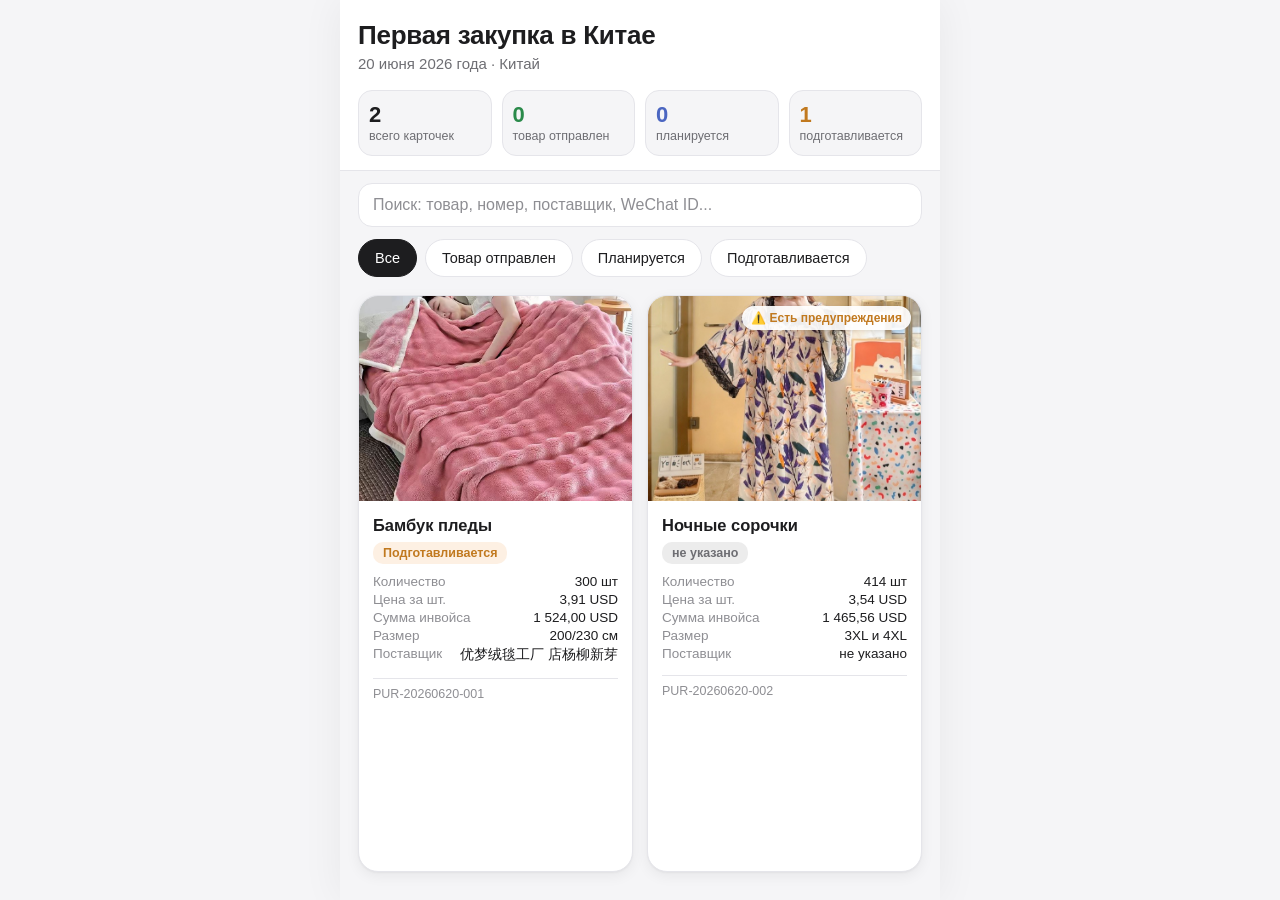
==== china-first-purchase/index.html @ a7bf799b "Add static mini-site for first purchase in China Adds purchase-archives/ for storing source ZIP card" ====
<!DOCTYPE html>
<html lang="ru">
<head>
<meta charset="UTF-8">
<meta name="viewport" content="width=device-width, initial-scale=1, viewport-fit=cover">
<title>Первая закупка в Китае</title>
<link rel="stylesheet" href="styles.css">
</head>
<body>

<div id="app">

  <header class="app-header">
    <h1 class="app-title">Первая закупка в Китае</h1>
    <p class="app-subtitle">20 июня 2026 года · Китай</p>

    <div class="summary-stats" id="summaryStats">
      <div class="stat-card stat-total">
        <span class="stat-value" id="statTotal">0</span>
        <span class="stat-label">всего карточек</span>
      </div>
      <div class="stat-card stat-shipped">
        <span class="stat-value" id="statShipped">0</span>
        <span class="stat-label">товар отправлен</span>
      </div>
      <div class="stat-card stat-planned">
        <span class="stat-value" id="statPlanned">0</span>
        <span class="stat-label">планируется</span>
      </div>
      <div class="stat-card stat-preparing">
        <span class="stat-value" id="statPreparing">0</span>
        <span class="stat-label">подготавливается</span>
      </div>
    </div>
  </header>

  <div class="search-bar">
    <input type="search" id="searchInput" class="search-input"
           placeholder="Поиск: товар, номер, поставщик, WeChat ID...">
  </div>

  <div class="filter-chips" id="filterChips">
    <button class="chip chip-active" data-status="all">Все</button>
    <button class="chip" data-status="товар отправлен">Товар отправлен</button>
    <button class="chip" data-status="планируется">Планируется</button>
    <button class="chip" data-status="подготавливается">Подготавливается</button>
  </div>

  <main id="cardsContainer" class="cards-container"></main>

  <div id="emptyState" class="empty-state" hidden>
    <div class="empty-state-icon">📦</div>
    <h2 class="empty-state-title">Пока нет карточек закупки</h2>
    <p class="empty-state-text">Добавьте ZIP-архивы в папку <code>purchase-archives</code> и запустите импорт.</p>
  </div>

  <div id="noResultsState" class="empty-state" hidden>
    <div class="empty-state-icon">🔍</div>
    <h2 class="empty-state-title">Ничего не найдено</h2>
    <p class="empty-state-text">Попробуйте изменить поиск или фильтр по статусу.</p>
  </div>

  <div id="loadingState" class="loading-state">
    <div class="spinner"></div>
    <p>Загрузка данных закупки…</p>
  </div>

  <div id="detailOverlay" class="detail-overlay" hidden>
    <div class="detail-view" id="detailView"></div>
  </div>

</div>

<script src="app.js"></script>
</body>
</html>
---- china-first-purchase/styles.css ----
/* ============================================================
   Первая закупка в Китае — стили
   Mobile-first, светлый деловой стиль в духе Apple.
   ============================================================ */

:root {
  --color-bg: #f5f5f7;
  --color-surface: #ffffff;
  --color-border: #e5e5ea;
  --color-text: #1d1d1f;
  --color-text-secondary: #6e6e73;
  --color-text-tertiary: #8e8e93;
  --color-accent: #007aff;

  --color-status-shipped-bg: #e6f5ea;
  --color-status-shipped-text: #2a8a4a;
  --color-status-planned-bg: #eaf0fb;
  --color-status-planned-text: #4b66c1;
  --color-status-preparing-bg: #fdf0e3;
  --color-status-preparing-text: #c1791f;
  --color-status-unknown-bg: #ececec;
  --color-status-unknown-text: #6e6e73;

  --radius-lg: 20px;
  --radius-md: 14px;
  --radius-sm: 10px;

  --shadow-card: 0 1px 2px rgba(0, 0, 0, 0.04), 0 4px 14px rgba(0, 0, 0, 0.06);
  --shadow-modal: 0 8px 30px rgba(0, 0, 0, 0.12);

  --font-system: -apple-system, BlinkMacSystemFont, "SF Pro Display", "SF Pro Text", "Inter", "Segoe UI", sans-serif;

  --safe-top: env(safe-area-inset-top, 0px);
  --safe-bottom: env(safe-area-inset-bottom, 0px);
}

* {
  box-sizing: border-box;
}

[hidden] {
  display: none !important;
}

html, body {
  margin: 0;
  padding: 0;
  background: var(--color-bg);
  color: var(--color-text);
  font-family: var(--font-system);
  -webkit-font-smoothing: antialiased;
  text-rendering: optimizeLegibility;
}

body {
  min-height: 100vh;
}

#app {
  max-width: 600px;
  margin: 0 auto;
  min-height: 100vh;
  background: var(--color-bg);
  display: flex;
  flex-direction: column;
  position: relative;
}

@media (min-width: 700px) {
  #app {
    box-shadow: 0 0 40px rgba(0, 0, 0, 0.06);
  }
}

img {
  max-width: 100%;
  display: block;
}

button {
  font-family: inherit;
}

/* ---------------- Header ---------------- */

.app-header {
  padding: calc(20px + var(--safe-top)) 18px 14px;
  background: var(--color-surface);
  border-bottom: 1px solid var(--color-border);
}

.app-title {
  margin: 0;
  font-size: 26px;
  font-weight: 700;
  letter-spacing: -0.01em;
}

.app-subtitle {
  margin: 4px 0 18px;
  font-size: 15px;
  color: var(--color-text-secondary);
}

.summary-stats {
  display: grid;
  grid-template-columns: repeat(2, 1fr);
  gap: 10px;
}

@media (min-width: 460px) {
  .summary-stats {
    grid-template-columns: repeat(4, 1fr);
  }
}

.stat-card {
  background: var(--color-bg);
  border: 1px solid var(--color-border);
  border-radius: var(--radius-md);
  padding: 12px 10px;
  display: flex;
  flex-direction: column;
  align-items: flex-start;
  gap: 2px;
}

.stat-value {
  font-size: 22px;
  font-weight: 700;
  line-height: 1.1;
}

.stat-label {
  font-size: 12.5px;
  color: var(--color-text-secondary);
}

.stat-shipped .stat-value { color: var(--color-status-shipped-text); }
.stat-planned .stat-value { color: var(--color-status-planned-text); }
.stat-preparing .stat-value { color: var(--color-status-preparing-text); }

/* ---------------- Search & filters ---------------- */

.search-bar {
  position: sticky;
  top: 0;
  z-index: 5;
  background: var(--color-bg);
  padding: 12px 18px 8px;
}

.search-input {
  width: 100%;
  height: 44px;
  border-radius: var(--radius-md);
  border: 1px solid var(--color-border);
  background: var(--color-surface);
  padding: 0 14px;
  font-size: 16px;
  color: var(--color-text);
  outline: none;
}

.search-input::placeholder {
  color: var(--color-text-tertiary);
}

.search-input:focus {
  border-color: var(--color-accent);
}

.filter-chips {
  display: flex;
  gap: 8px;
  padding: 4px 18px 14px;
  overflow-x: auto;
  -ms-overflow-style: none;
  scrollbar-width: none;
}

.filter-chips::-webkit-scrollbar {
  display: none;
}

.chip {
  flex: 0 0 auto;
  height: 38px;
  padding: 0 16px;
  border-radius: 19px;
  border: 1px solid var(--color-border);
  background: var(--color-surface);
  color: var(--color-text);
  font-size: 14.5px;
  font-weight: 500;
  white-space: nowrap;
  cursor: pointer;
  transition: background 0.15s ease, color 0.15s ease, border-color 0.15s ease;
}

.chip:active {
  transform: scale(0.97);
}

.chip-active {
  background: var(--color-text);
  color: #fff;
  border-color: var(--color-text);
}

/* ---------------- Cards grid ---------------- */

.cards-container {
  flex: 1;
  padding: 4px 18px 28px;
  display: grid;
  grid-template-columns: 1fr;
  gap: 14px;
}

@media (min-width: 460px) {
  .cards-container {
    grid-template-columns: repeat(2, 1fr);
  }
}

.purchase-card {
  background: var(--color-surface);
  border: 1px solid var(--color-border);
  border-radius: var(--radius-lg);
  box-shadow: var(--shadow-card);
  overflow: hidden;
  cursor: pointer;
  display: flex;
  flex-direction: column;
  transition: transform 0.12s ease;
}

.purchase-card:active {
  transform: scale(0.985);
}

.purchase-card-image {
  width: 100%;
  aspect-ratio: 4 / 3;
  background: var(--color-bg);
  display: flex;
  align-items: center;
  justify-content: center;
  overflow: hidden;
  position: relative;
}

.purchase-card-image img {
  width: 100%;
  height: 100%;
  object-fit: cover;
}

.purchase-card-image .placeholder-icon {
  font-size: 40px;
  color: var(--color-text-tertiary);
}

.warning-indicator {
  position: absolute;
  top: 10px;
  right: 10px;
  background: rgba(255, 255, 255, 0.92);
  color: #c1791f;
  font-size: 12px;
  font-weight: 600;
  padding: 5px 9px;
  border-radius: 12px;
  display: flex;
  align-items: center;
  gap: 4px;
  box-shadow: 0 1px 4px rgba(0, 0, 0, 0.12);
}

.purchase-card-body {
  padding: 14px 14px 16px;
  display: flex;
  flex-direction: column;
  gap: 6px;
}

.purchase-card-title {
  font-size: 16.5px;
  font-weight: 600;
  line-height: 1.3;
  margin: 0;
}

.status-badge {
  display: inline-flex;
  align-items: center;
  align-self: flex-start;
  font-size: 12.5px;
  font-weight: 600;
  padding: 4px 10px;
  border-radius: 10px;
}

.status-shipped {
  background: var(--color-status-shipped-bg);
  color: var(--color-status-shipped-text);
}

.status-planned {
  background: var(--color-status-planned-bg);
  color: var(--color-status-planned-text);
}

.status-preparing {
  background: var(--color-status-preparing-bg);
  color: var(--color-status-preparing-text);
}

.status-unknown {
  background: var(--color-status-unknown-bg);
  color: var(--color-status-unknown-text);
}

.purchase-card-meta {
  display: flex;
  flex-direction: column;
  gap: 3px;
  margin-top: 4px;
  font-size: 13.5px;
  color: var(--color-text-secondary);
}

.purchase-card-meta .meta-row {
  display: flex;
  justify-content: space-between;
  gap: 8px;
}

.purchase-card-meta .meta-label {
  color: var(--color-text-tertiary);
}

.purchase-card-meta .meta-value {
  color: var(--color-text);
  font-weight: 500;
  text-align: right;
}

.purchase-card-footer {
  margin-top: 8px;
  padding-top: 8px;
  border-top: 1px solid var(--color-border);
  display: flex;
  justify-content: space-between;
  align-items: center;
  font-size: 12.5px;
  color: var(--color-text-tertiary);
}

/* ---------------- Empty / loading states ---------------- */

.empty-state, .loading-state {
  flex: 1;
  display: flex;
  flex-direction: column;
  align-items: center;
  justify-content: center;
  text-align: center;
  padding: 60px 28px;
  gap: 8px;
}

.empty-state-icon {
  font-size: 44px;
  margin-bottom: 8px;
}

.empty-state-title {
  font-size: 19px;
  font-weight: 600;
  margin: 0;
}

.empty-state-text {
  font-size: 14.5px;
  color: var(--color-text-secondary);
  margin: 0;
  max-width: 320px;
}

.empty-state-text code {
  background: var(--color-border);
  padding: 2px 6px;
  border-radius: 6px;
  font-size: 13px;
}

.spinner {
  width: 30px;
  height: 30px;
  border-radius: 50%;
  border: 3px solid var(--color-border);
  border-top-color: var(--color-accent);
  animation: spin 0.8s linear infinite;
}

@keyframes spin {
  to { transform: rotate(360deg); }
}

/* ---------------- Detail view ---------------- */

.detail-overlay {
  position: fixed;
  inset: 0;
  background: rgba(0, 0, 0, 0.35);
  z-index: 50;
  display: flex;
  justify-content: center;
  align-items: flex-end;
}

@media (min-width: 700px) {
  .detail-overlay {
    align-items: center;
  }
}

.detail-view {
  width: 100%;
  max-width: 600px;
  max-height: 94vh;
  background: var(--color-surface);
  border-radius: 22px 22px 0 0;
  overflow-y: auto;
  box-shadow: var(--shadow-modal);
  -webkit-overflow-scrolling: touch;
}

@media (min-width: 700px) {
  .detail-view {
    border-radius: 22px;
    max-height: 90vh;
  }
}

.detail-header {
  position: sticky;
  top: 0;
  z-index: 2;
  background: rgba(255, 255, 255, 0.92);
  backdrop-filter: blur(10px);
  display: flex;
  justify-content: space-between;
  align-items: center;
  padding: 12px 14px;
  border-bottom: 1px solid var(--color-border);
}

.detail-close-btn {
  width: 44px;
  height: 44px;
  border-radius: 50%;
  border: none;
  background: var(--color-bg);
  font-size: 18px;
  color: var(--color-text);
  cursor: pointer;
  display: flex;
  align-items: center;
  justify-content: center;
}

.detail-close-btn:active {
  background: var(--color-border);
}

.detail-header-title {
  font-size: 15px;
  font-weight: 600;
  color: var(--color-text-secondary);
}

.detail-body {
  padding: 0 18px 40px;
}

.detail-gallery {
  margin: 0 -18px 16px;
  display: flex;
  gap: 8px;
  overflow-x: auto;
  padding: 0 18px;
  scroll-snap-type: x mandatory;
  -ms-overflow-style: none;
  scrollbar-width: none;
}

.detail-gallery::-webkit-scrollbar {
  display: none;
}

.detail-gallery img {
  width: 82%;
  flex: 0 0 auto;
  border-radius: var(--radius-md);
  aspect-ratio: 4 / 3;
  object-fit: cover;
  scroll-snap-align: start;
  background: var(--color-bg);
}

.detail-gallery-placeholder {
  width: 100%;
  aspect-ratio: 4 / 3;
  border-radius: var(--radius-md);
  background: var(--color-bg);
  display: flex;
  align-items: center;
  justify-content: center;
  font-size: 44px;
  color: var(--color-text-tertiary);
  margin: 0 0 16px;
}

.detail-title-row {
  display: flex;
  flex-wrap: wrap;
  align-items: center;
  gap: 8px;
  margin-bottom: 6px;
}

.detail-title {
  font-size: 22px;
  font-weight: 700;
  margin: 0;
  letter-spacing: -0.01em;
}

.detail-card-id {
  font-size: 13.5px;
  color: var(--color-text-tertiary);
  margin: 0 0 18px;
}

.warning-banner {
  display: flex;
  align-items: flex-start;
  gap: 8px;
  background: var(--color-status-preparing-bg);
  color: var(--color-status-preparing-text);
  border-radius: var(--radius-sm);
  padding: 10px 12px;
  font-size: 13.5px;
  margin-bottom: 18px;
}

.warning-banner ul {
  margin: 4px 0 0;
  padding-left: 18px;
}

.detail-section {
  margin-bottom: 22px;
}

.detail-section-title {
  font-size: 13px;
  font-weight: 700;
  text-transform: uppercase;
  letter-spacing: 0.03em;
  color: var(--color-text-tertiary);
  margin: 0 0 10px;
}

.info-grid {
  background: var(--color-bg);
  border-radius: var(--radius-md);
  border: 1px solid var(--color-border);
  overflow: hidden;
}

.info-row {
  display: flex;
  justify-content: space-between;
  gap: 12px;
  padding: 11px 14px;
  border-bottom: 1px solid var(--color-border);
  font-size: 14.5px;
}

.info-row:last-child {
  border-bottom: none;
}

.info-row .info-label {
  color: var(--color-text-secondary);
  flex: 0 0 auto;
  max-width: 55%;
}

.info-row .info-value {
  color: var(--color-text);
  font-weight: 500;
  text-align: right;
}

.doc-list {
  display: flex;
  flex-direction: column;
  gap: 8px;
}

.doc-link {
  display: flex;
  align-items: center;
  gap: 10px;
  padding: 12px 14px;
  min-height: 44px;
  background: var(--color-bg);
  border: 1px solid var(--color-border);
  border-radius: var(--radius-sm);
  color: var(--color-accent);
  text-decoration: none;
  font-size: 14.5px;
  font-weight: 500;
}

.doc-link:active {
  background: var(--color-border);
}

.doc-link .doc-icon {
  font-size: 17px;
}

.markdown-block {
  font-size: 14.5px;
  line-height: 1.55;
  color: var(--color-text);
}

.markdown-block h4 {
  font-size: 14px;
  font-weight: 700;
  margin: 14px 0 6px;
}

.markdown-block h4:first-child {
  margin-top: 0;
}

.markdown-block p {
  margin: 0 0 8px;
}

.markdown-block ul {
  margin: 0 0 8px;
  padding-left: 20px;
}

.markdown-block li {
  margin-bottom: 4px;
}

.markdown-block code {
  background: var(--color-bg);
  border-radius: 5px;
  padding: 1px 5px;
  font-size: 13px;
}

.markdown-block .kv-table {
  background: var(--color-bg);
  border: 1px solid var(--color-border);
  border-radius: var(--radius-sm);
  overflow: hidden;
  margin: 0 0 10px;
}

.markdown-block .kv-row {
  display: flex;
  justify-content: space-between;
  gap: 10px;
  padding: 9px 12px;
  border-bottom: 1px solid var(--color-border);
  font-size: 13.5px;
}

.markdown-block .kv-row:last-child {
  border-bottom: none;
}

.markdown-block .kv-row .kv-label {
  color: var(--color-text-secondary);
}

.markdown-block .kv-row .kv-value {
  text-align: right;
  font-weight: 500;
}

.markdown-block .wide-row {
  padding: 9px 12px;
  border-bottom: 1px solid var(--color-border);
  font-size: 13.5px;
}

.markdown-block .wide-row:last-child {
  border-bottom: none;
}

.plain-text-block {
  background: var(--color-bg);
  border: 1px solid var(--color-border);
  border-radius: var(--radius-sm);
  padding: 12px 14px;
  font-size: 14.5px;
  line-height: 1.5;
  white-space: pre-wrap;
}

.disclosure {
  margin-top: 4px;
}

.disclosure summary {
  cursor: pointer;
  list-style: none;
  display: flex;
  align-items: center;
  justify-content: space-between;
  min-height: 44px;
  padding: 0 14px;
  background: var(--color-bg);
  border: 1px solid var(--color-border);
  border-radius: var(--radius-sm);
  font-size: 14.5px;
  font-weight: 500;
  color: var(--color-text);
}

.disclosure summary::-webkit-details-marker {
  display: none;
}

.disclosure[open] summary {
  border-radius: var(--radius-sm) var(--radius-sm) 0 0;
}

.disclosure-content {
  border: 1px solid var(--color-border);
  border-top: none;
  border-radius: 0 0 var(--radius-sm) var(--radius-sm);
  padding: 14px;
  max-height: 60vh;
  overflow-y: auto;
}

.disclosure-arrow {
  color: var(--color-text-tertiary);
  font-size: 13px;
}
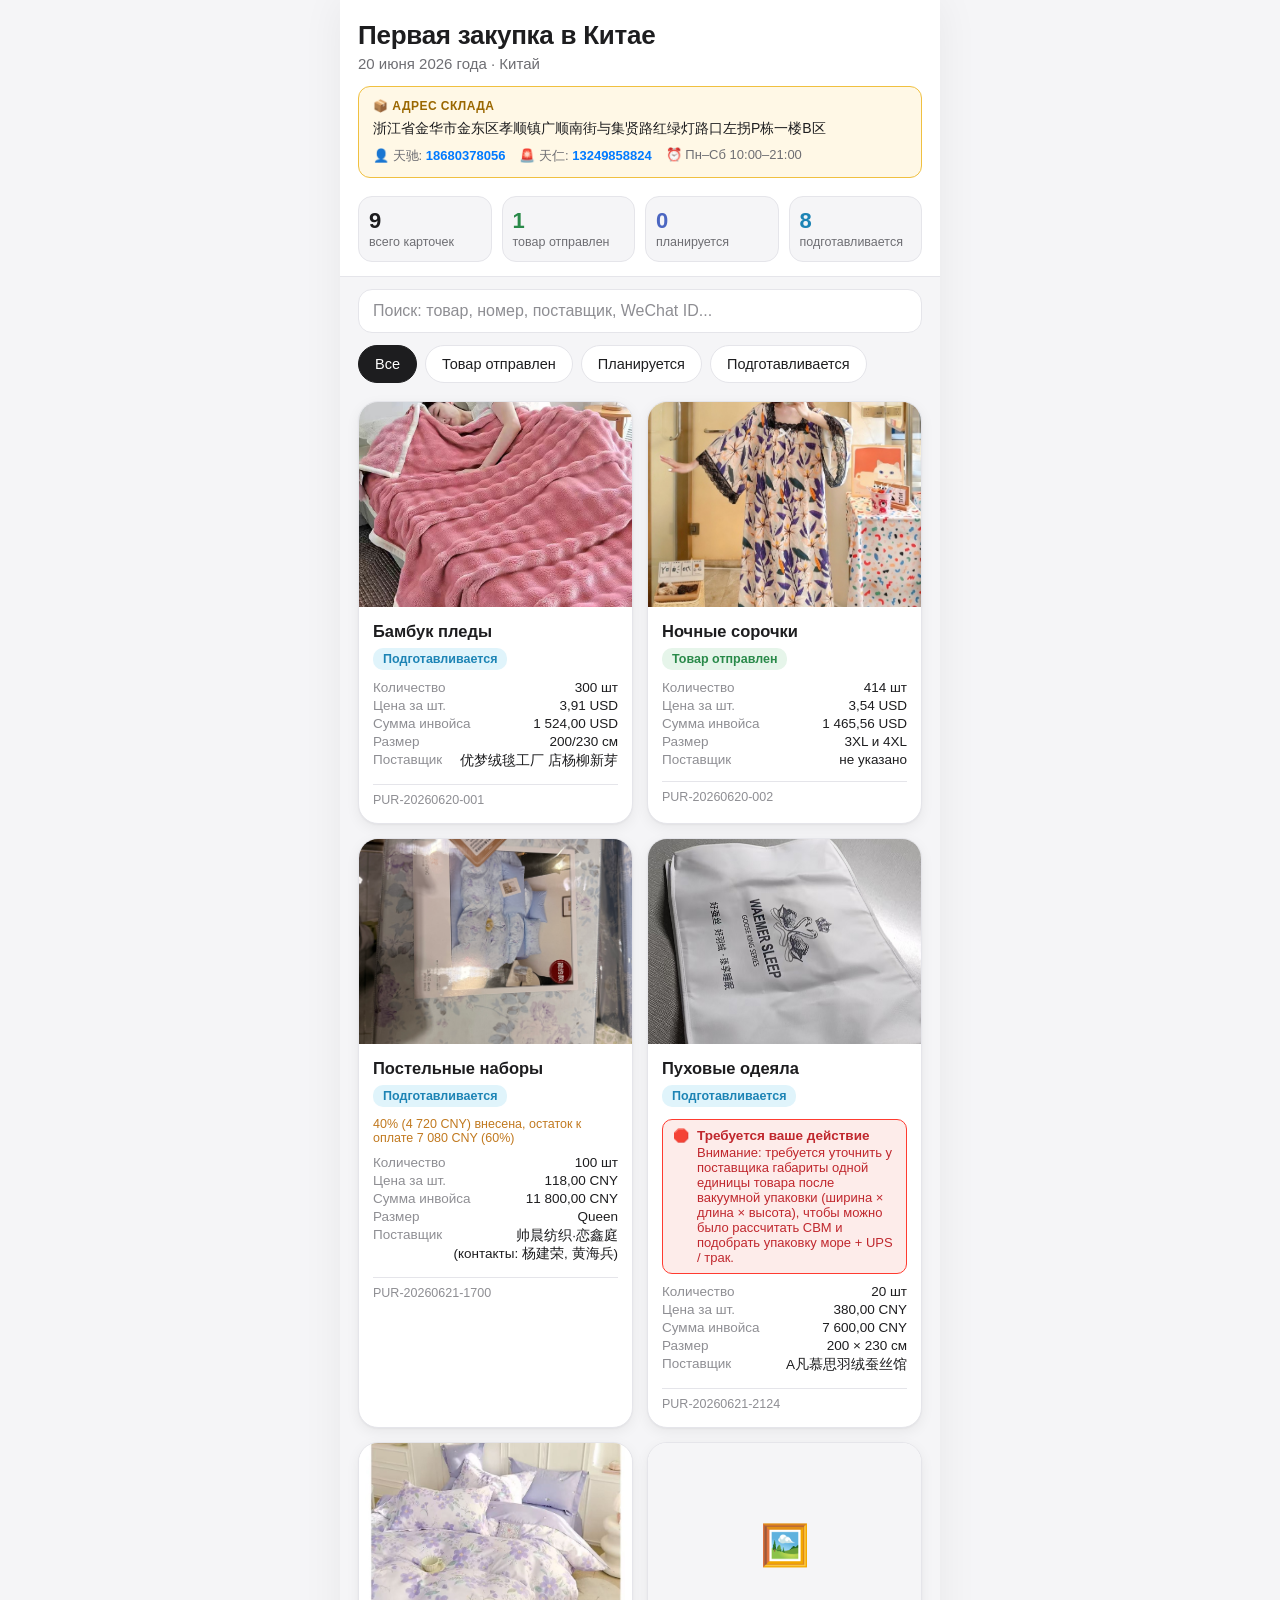
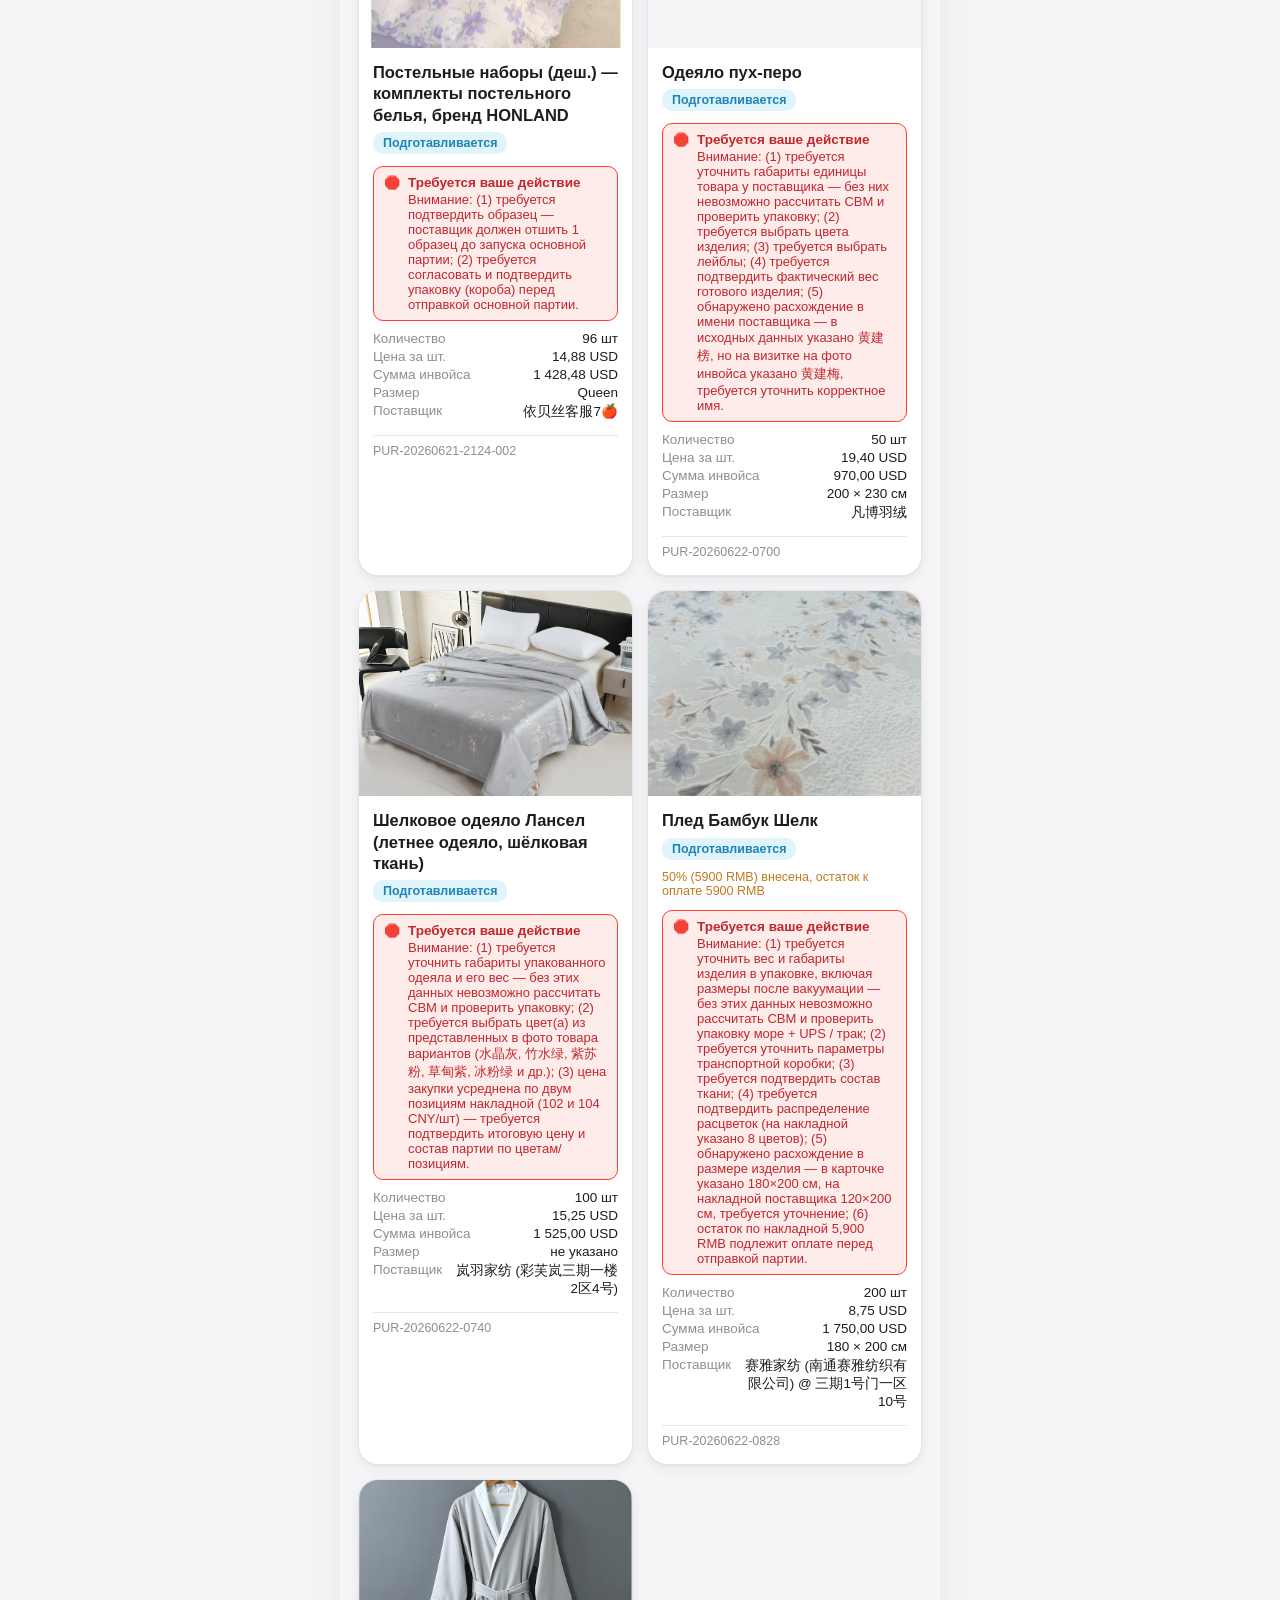
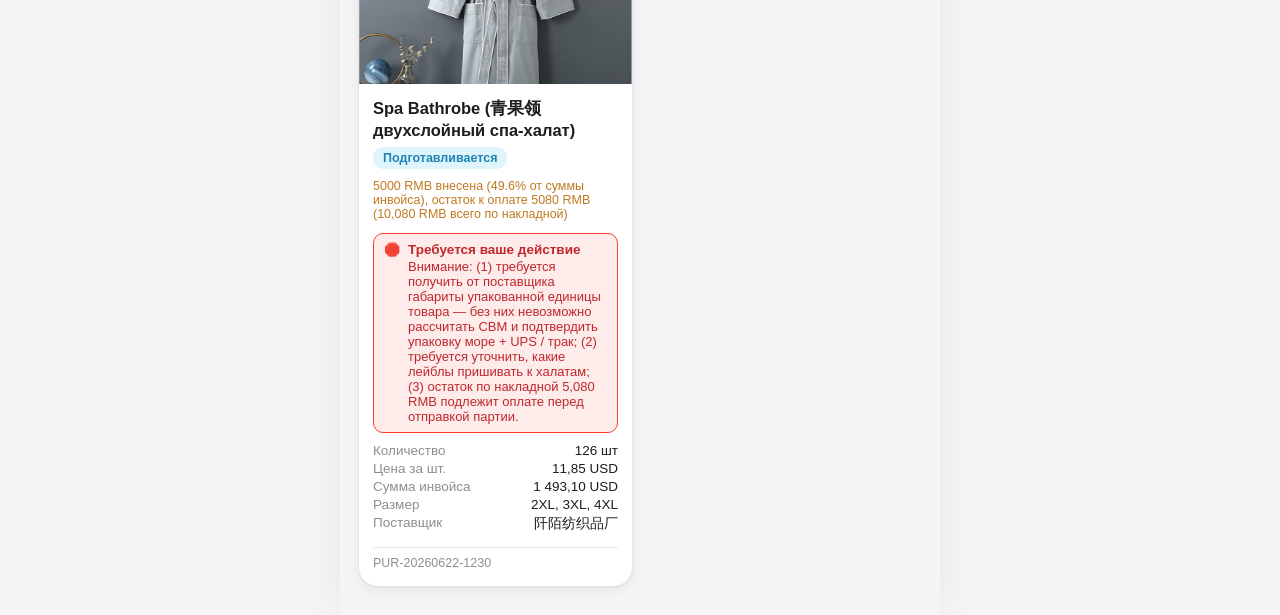
==== commit 88116053: "Add warehouse address block to site header Persistent warehouse address widget at the top of the pag" ====
--- a/china-first-purchase/index.html
+++ b/china-first-purchase/index.html
@@ -13,6 +13,16 @@
   <header class="app-header">
     <h1 class="app-title">Первая закупка в Китае</h1>
     <p class="app-subtitle">20 июня 2026 года · Китай</p>
+
+    <div class="warehouse-info">
+      <div class="warehouse-info-title">📦 Адрес склада</div>
+      <div class="warehouse-address">浙江省金华市金东区孝顺镇广顺南街与集贤路红绿灯路口左拐P栋一楼B区</div>
+      <div class="warehouse-contacts">
+        <span class="warehouse-contact">👤 天驰: <a href="tel:18680378056">18680378056</a></span>
+        <span class="warehouse-contact">🚨 天仁: <a href="tel:13249858824">13249858824</a></span>
+        <span class="warehouse-hours">⏰ Пн–Сб 10:00–21:00</span>
+      </div>
+    </div>
 
     <div class="summary-stats" id="summaryStats">
       <div class="stat-card stat-total">
--- a/china-first-purchase/styles.css
+++ b/china-first-purchase/styles.css
@@ -16,10 +16,17 @@
   --color-status-shipped-text: #2a8a4a;
   --color-status-planned-bg: #eaf0fb;
   --color-status-planned-text: #4b66c1;
-  --color-status-preparing-bg: #fdf0e3;
-  --color-status-preparing-text: #c1791f;
+  --color-status-preparing-bg: #e0f4fb;
+  --color-status-preparing-text: #1d84b5;
   --color-status-unknown-bg: #ececec;
   --color-status-unknown-text: #6e6e73;
+
+  --color-note-bg: #fdf0e3;
+  --color-note-text: #c1791f;
+
+  --color-action-required-bg: #fdecea;
+  --color-action-required-border: #ff3b30;
+  --color-action-required-text: #c0282e;
 
   --radius-lg: 20px;
   --radius-md: 14px;
@@ -97,8 +104,64 @@
 }
 
 .app-subtitle {
-  margin: 4px 0 18px;
+  margin: 4px 0 14px;
   font-size: 15px;
+  color: var(--color-text-secondary);
+}
+
+/* ---------------- Warehouse Info Block ---------------- */
+.warehouse-info {
+  background: #fff8e6;
+  border: 1px solid #f0c040;
+  border-radius: 12px;
+  padding: 12px 14px;
+  margin-bottom: 18px;
+}
+
+@media (prefers-color-scheme: dark) {
+  .warehouse-info {
+    background: #2c2100;
+    border-color: #7a5e00;
+  }
+}
+
+.warehouse-info-title {
+  font-size: 12px;
+  font-weight: 600;
+  text-transform: uppercase;
+  letter-spacing: 0.04em;
+  color: #9a6700;
+  margin-bottom: 6px;
+}
+
+@media (prefers-color-scheme: dark) {
+  .warehouse-info-title { color: #c9920a; }
+}
+
+.warehouse-address {
+  font-size: 14px;
+  font-weight: 500;
+  color: var(--color-text);
+  margin-bottom: 8px;
+  line-height: 1.4;
+}
+
+.warehouse-contacts {
+  display: flex;
+  flex-wrap: wrap;
+  gap: 6px 14px;
+  font-size: 13px;
+  color: var(--color-text-secondary);
+}
+
+.warehouse-contact a {
+  color: var(--color-accent);
+  text-decoration: none;
+  font-weight: 600;
+}
+
+.warehouse-hours {
+  font-size: 13px;
   color: var(--color-text-secondary);
 }
 
@@ -322,6 +385,35 @@
   color: var(--color-status-unknown-text);
 }
 
+.payment-note {
+  font-size: 12.5px;
+  color: var(--color-note-text);
+  margin-top: 4px;
+}
+
+.action-required-banner {
+  display: flex;
+  align-items: flex-start;
+  gap: 8px;
+  background: var(--color-action-required-bg);
+  border: 1.5px solid var(--color-action-required-border);
+  color: var(--color-action-required-text);
+  border-radius: var(--radius-sm);
+  padding: 8px 10px;
+  margin-top: 6px;
+  font-size: 13px;
+}
+
+.action-required-banner strong {
+  display: block;
+  font-size: 13.5px;
+  margin-bottom: 2px;
+}
+
+.action-required-banner p {
+  margin: 0;
+}
+
 .purchase-card-meta {
   display: flex;
   flex-direction: column;
@@ -549,8 +641,8 @@
   display: flex;
   align-items: flex-start;
   gap: 8px;
-  background: var(--color-status-preparing-bg);
-  color: var(--color-status-preparing-text);
+  background: var(--color-note-bg);
+  color: var(--color-note-text);
   border-radius: var(--radius-sm);
   padding: 10px 12px;
   font-size: 13.5px;
